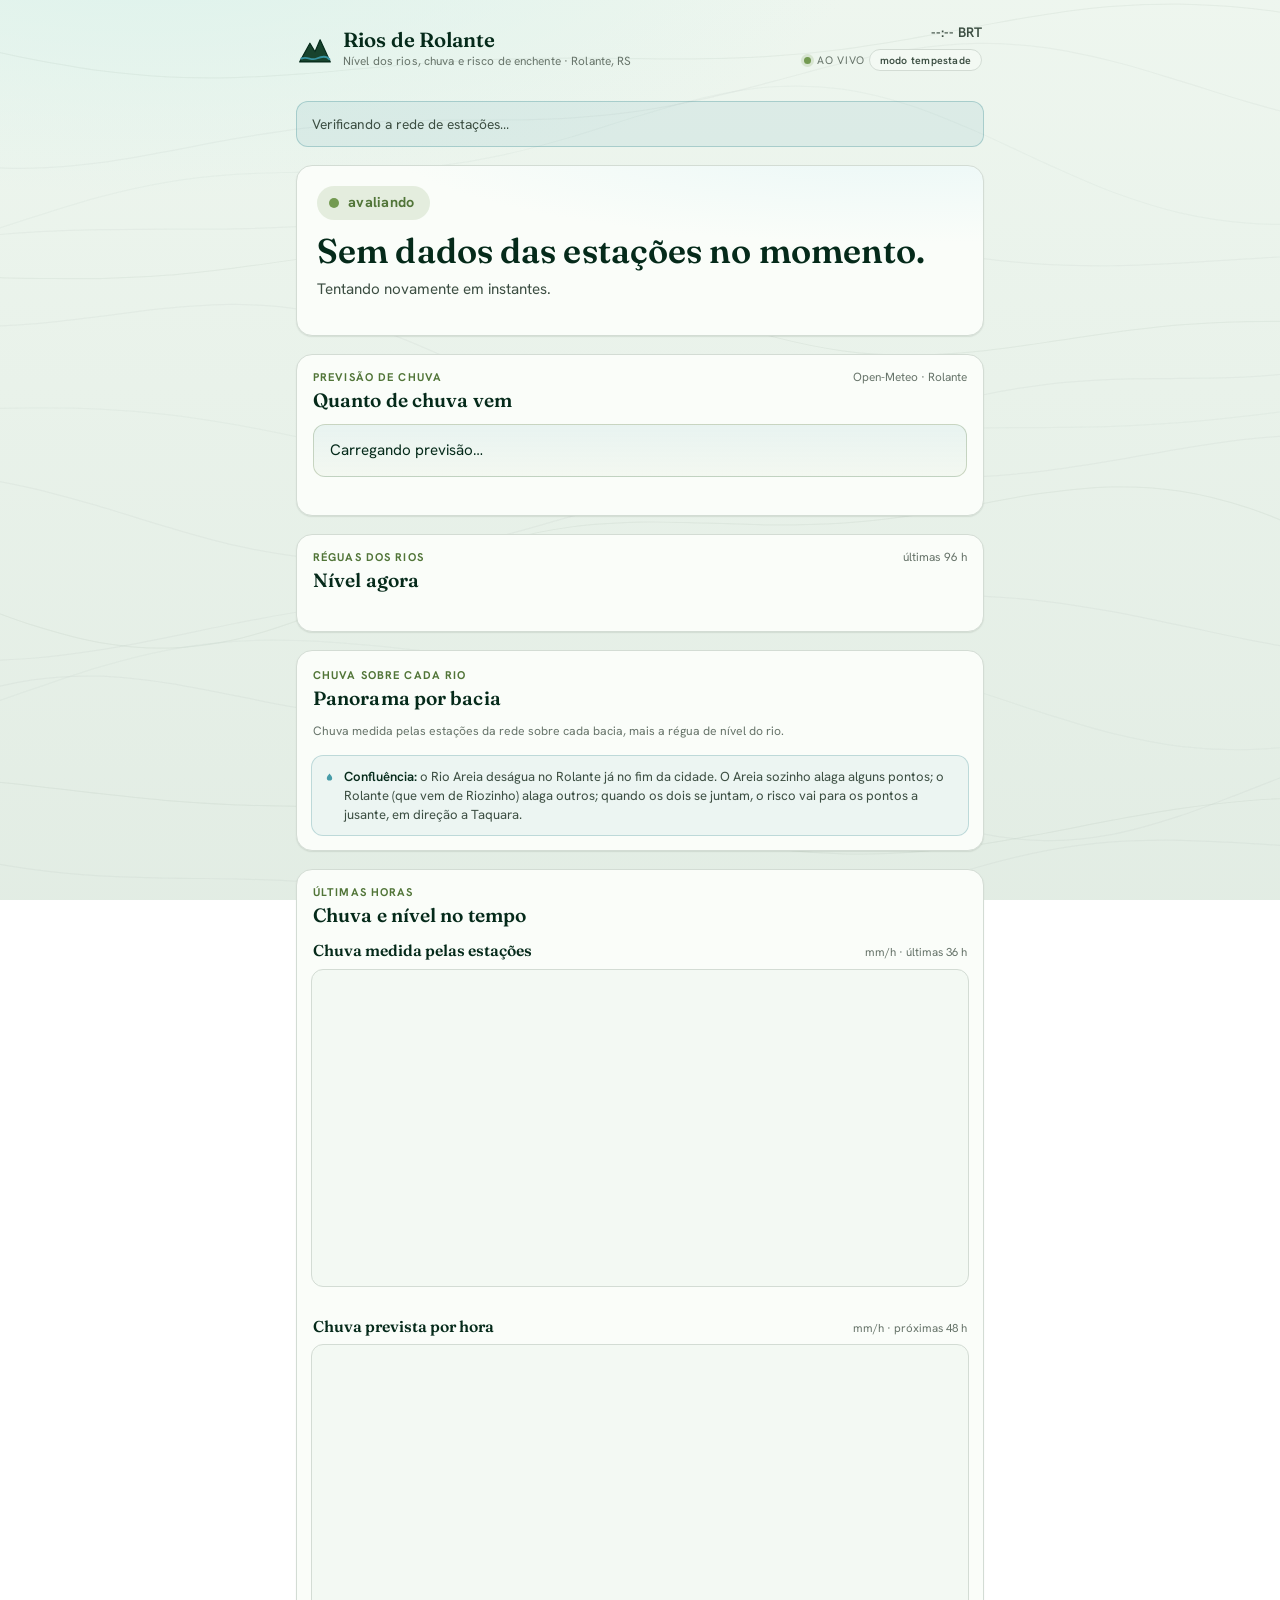
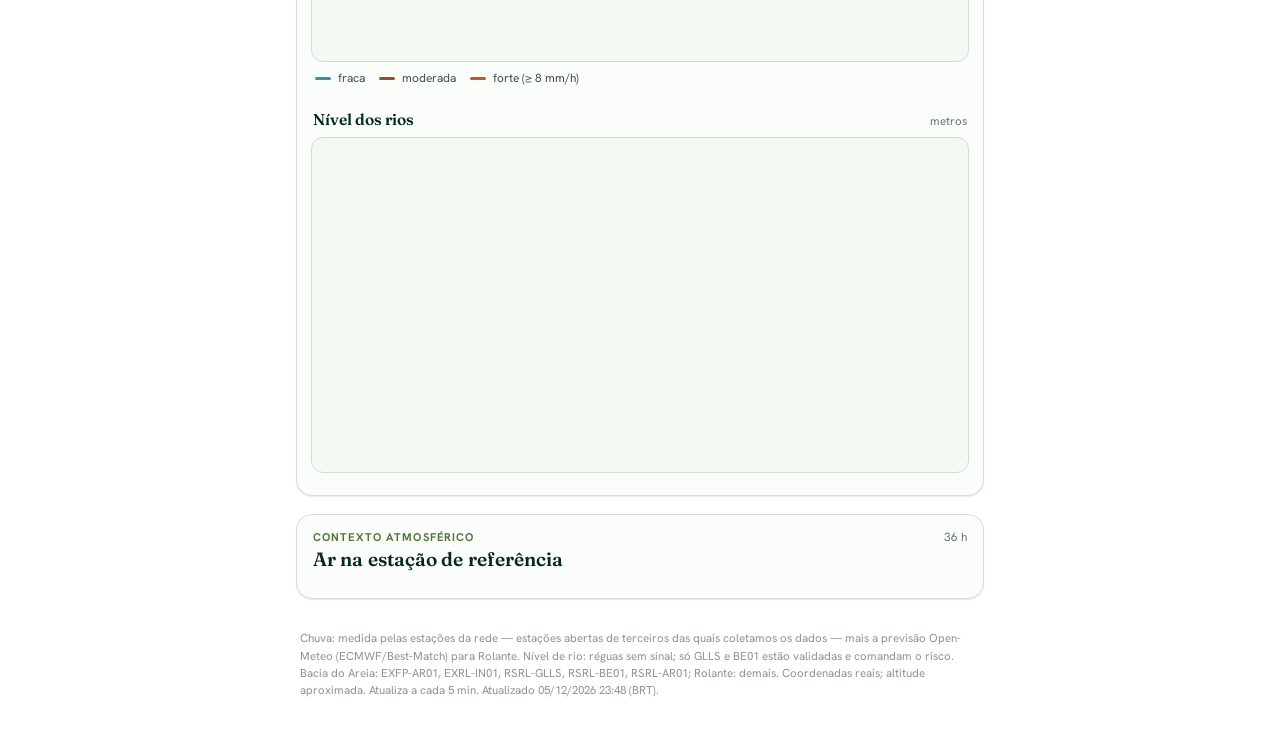
==== Web.Data/wwwroot/index.html @ 54af526a "fix: confiança por grandeza e uso da chuva medida no serra.html A rede inteira era marcada como 'em " ====
﻿<!DOCTYPE html>
<html>
<head>
    <meta charset="UTF-8">
    <title>Sistema de Monitoramento dos Rios</title>

    <script>
        checkDomain();
        function checkDomain() {
            let domain = window.location.hostname;
            console.log(domain);
            if (domain.includes("bitcoineaqui")) {
                console.log("BitcoinEAqui>RSRL");
                window.location.href = "serra.html";
                return;
            }

            // default
            console.log("DEF>RSRL");
            window.location.href = "serra.html";
        }
    </script>
    <style>
        .content {
            height: 300px;
            display: flex;
            justify-content: space-around;
            align-items: center;
        }
        .loader {
            width: 48px;
            height: 48px;
            border: 5px solid #FFF;
            border-bottom-color: transparent;
            border-radius: 50%;
            display: inline-block;
            box-sizing: border-box;
            animation: rotation 1s linear infinite;
        }

        @keyframes rotation {
            0% {
                transform: rotate(0deg);
            }

            100% {
                transform: rotate(360deg);
            }
        }
    </style>
</head>
<body style="background-color: darkslategray">
    <div class="content">
        <span class="loader"></span>
    </div>
</body>
</html>
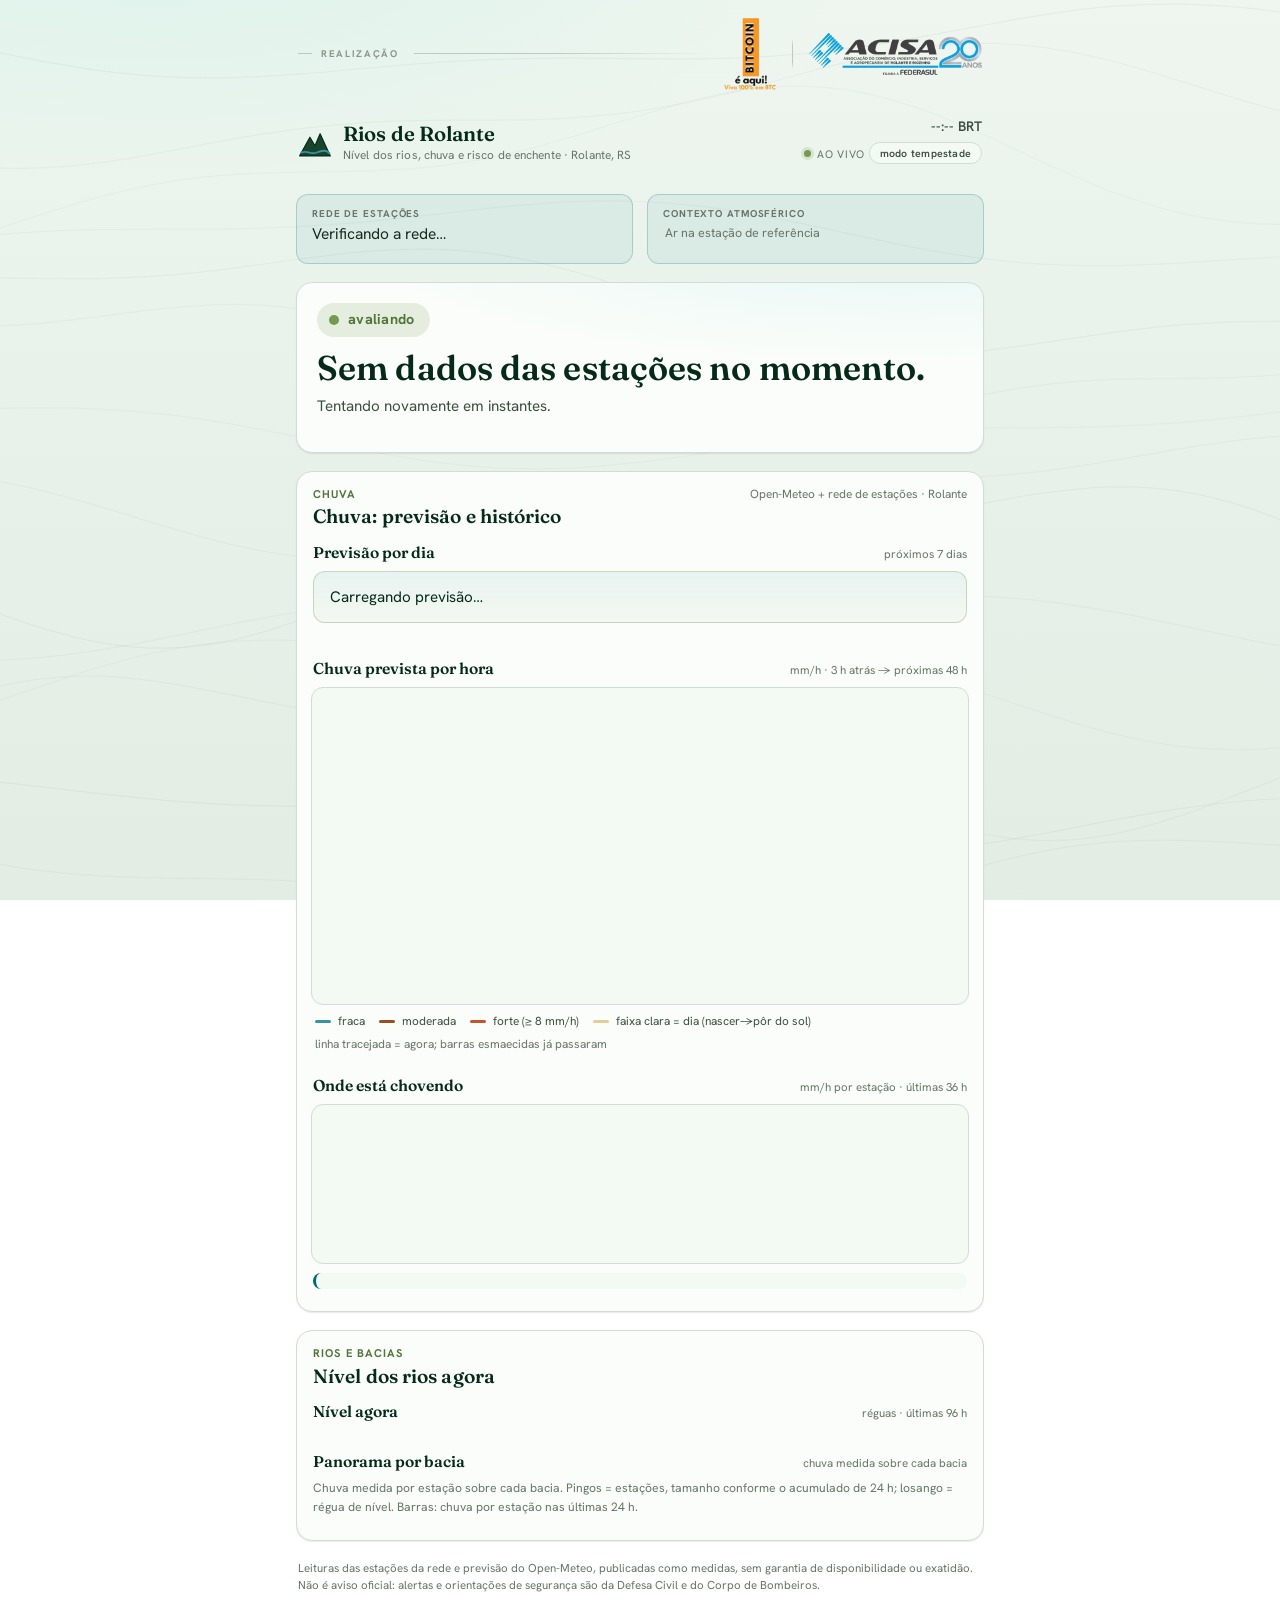
==== commit 4a585d9f: "Separa HTML, CSS e JS em todo o front-end e quebra as funcoes longas serra.html tinha 1749 linhas co" ====
--- a/Web.Data/wwwroot/index.html
+++ b/Web.Data/wwwroot/index.html
@@ -4,29 +4,53 @@
     <meta charset="UTF-8">
     <title>Sistema de Monitoramento dos Rios</title>
 
+    <!-- ============================================================
+         COMPORTAMENTO
+         Esta página não mostra nada: ela só escolhe o destino e vai.
+         ============================================================ -->
     <script>
-        checkDomain();
-        function checkDomain() {
-            let domain = window.location.hostname;
-            console.log(domain);
-            if (domain.includes("bitcoineaqui")) {
+        /* ---------- Destino ---------- */
+        function paginaInicialDoDominio(dominio) {
+            if (dominio.includes("bitcoineaqui")) {
                 console.log("BitcoinEAqui>RSRL");
-                window.location.href = "serra.html";
-                return;
+                return "serra.html";
             }
 
             // default
             console.log("DEF>RSRL");
-            window.location.href = "serra.html";
+            return "serra.html";
         }
+
+        /* ---------- Redirecionamento ---------- */
+        function redirecionaParaPaginaInicial() {
+            const dominio = window.location.hostname;
+            console.log(dominio);
+            window.location.href = paginaInicialDoDominio(dominio);
+        }
+
+        /* ---------- Init ---------- */
+        redirecionaParaPaginaInicial();
     </script>
+
+    <!-- ============================================================
+         APARÊNCIA
+         Tela de espera que aparece durante o redirecionamento.
+         ============================================================ -->
     <style>
+        /* --- Página --- */
+        .tela-espera {
+            background-color: darkslategray;
+        }
+
+        /* --- Área central --- */
         .content {
             height: 300px;
             display: flex;
             justify-content: space-around;
             align-items: center;
         }
+
+        /* --- Indicador de carregamento --- */
         .loader {
             width: 48px;
             height: 48px;
@@ -49,7 +73,7 @@
         }
     </style>
 </head>
-<body style="background-color: darkslategray">
+<body class="tela-espera">
     <div class="content">
         <span class="loader"></span>
     </div>
